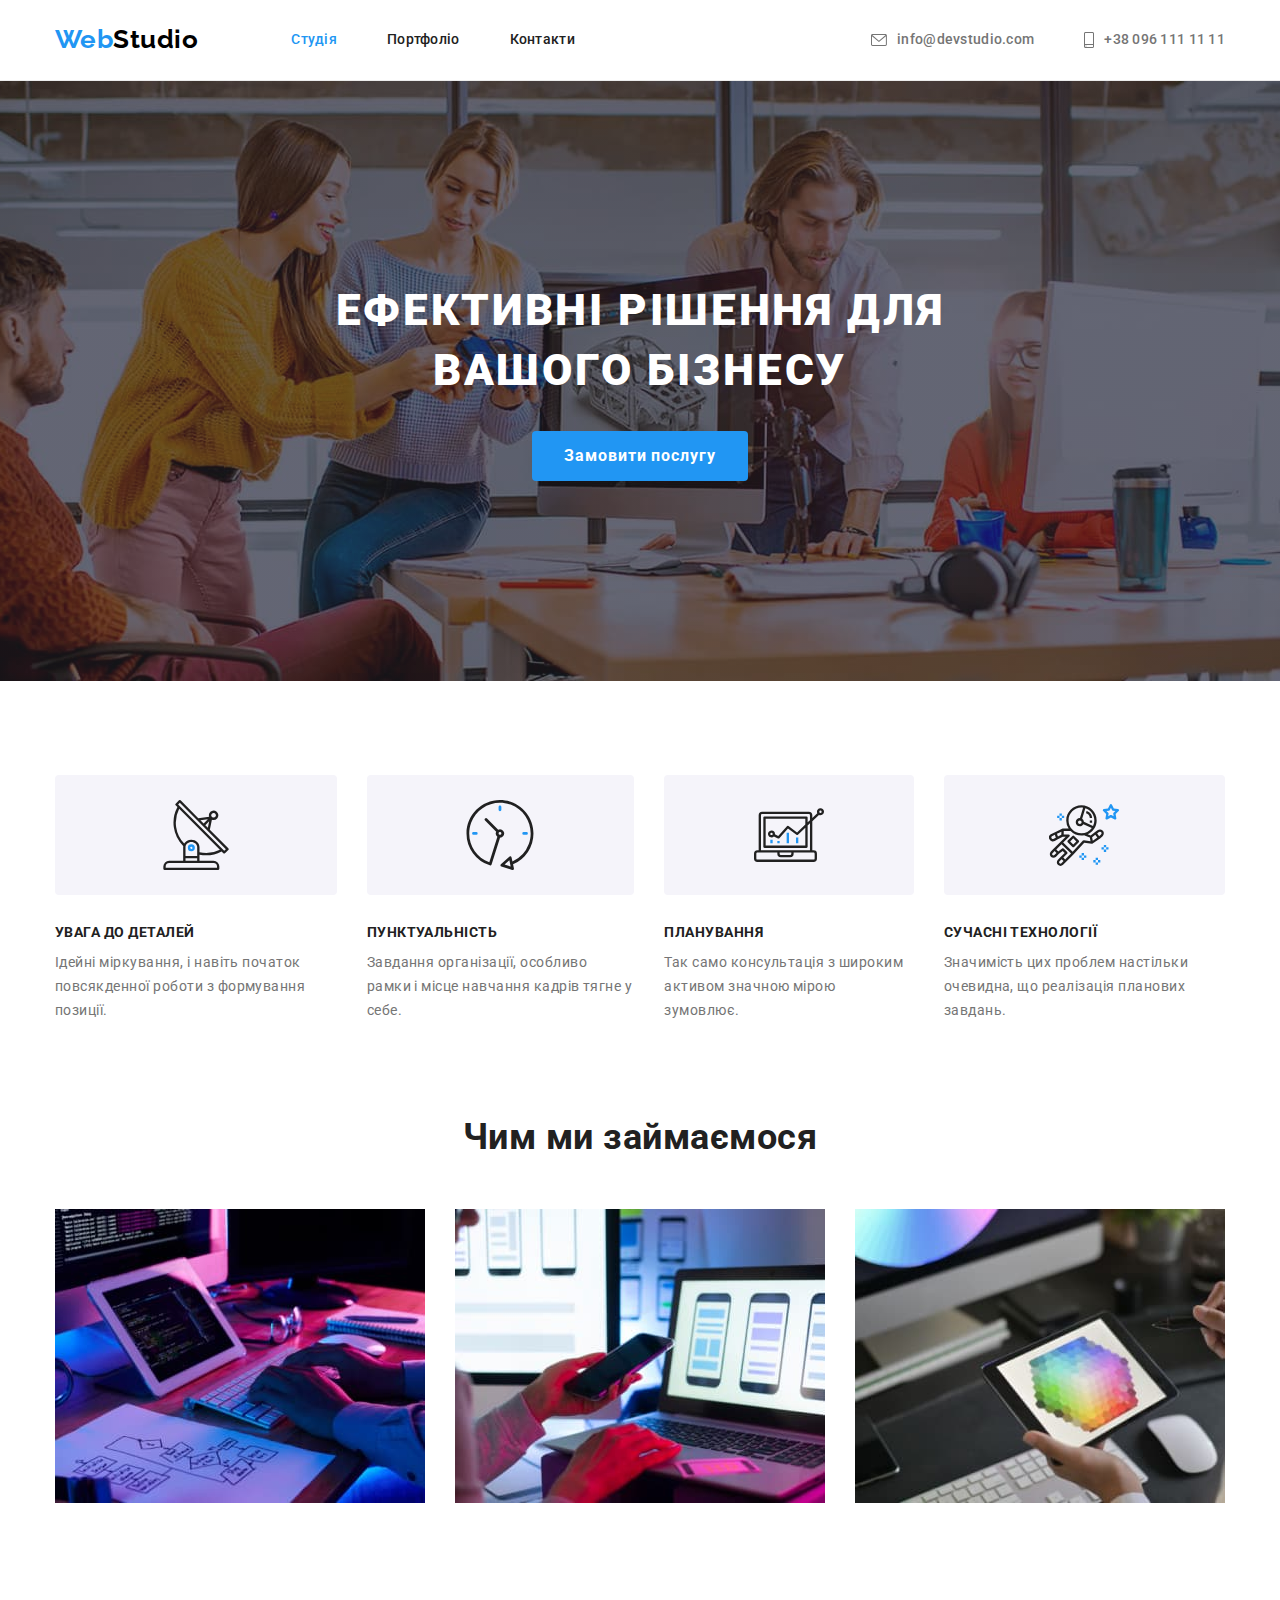
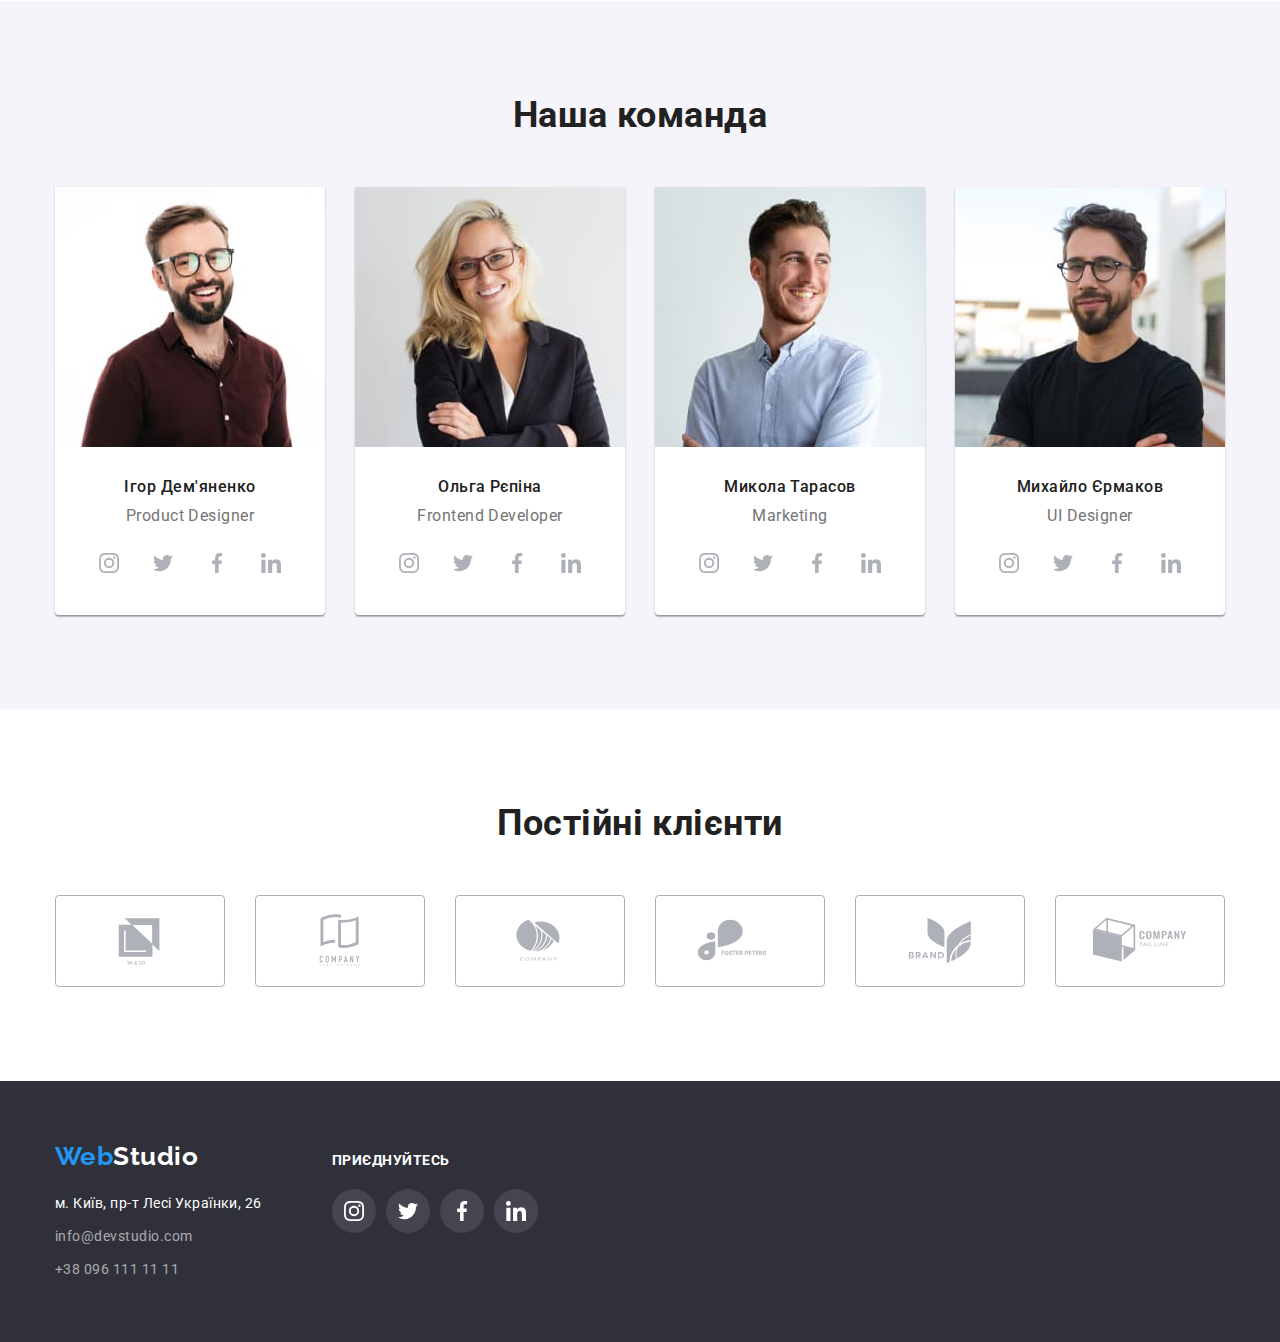
==== index.html @ e2166b9a "внесено зміни" ====
<!DOCTYPE html>
<html lang="uk">
  <head>
    <meta charset="UTF-8" />
    <meta http-equiv="X-UA-Compatible" content="IE=edge" />
    <meta name="viewport" content="width=device-width, initial-scale=1.0" />
    <title>WebStudio</title>
    <link rel="preconnect" href="https://fonts.googleapis.com" />
    <link rel="preconnect" href="https://fonts.gstatic.com" crossorigin />
    <link
      href="https://fonts.googleapis.com/css2?family=Raleway:wght@700&family=Roboto:wght@400;500;700;900&display=swap"
      rel="stylesheet"
    />
    <link
      rel="stylesheet"
      href="https://cdnjs.cloudflare.com/ajax/libs/modern-normalize/1.1.0/modern-normalize.min.css"
    />
    <link rel="stylesheet" href="./css/styles.css" />
  </head>
  <body>
    <header class="page-header">
      <div class="header-container container">
        <nav class="header-nav">
          <a href="./index.html" class="logo link logo-nav"
            ><span class="logo-web">Web</span>Studio</a
          >
          <ul class="list site-nav">
            <li class="nav-item">
              <a href="./index.html" class="nav-link link link-current"
                >Студія</a
              >
            </li>
            <li class="nav-item">
              <a href="./portfolio.html" class="nav-link link">Портфоліо</a>
            </li>
            <li class="nav-item">
              <a href="" class="nav-link link">Контакти</a>
            </li>
          </ul>
        </nav>
        <ul class="list nav-list">
          <li>
            <a href="mailto:info@devstudio.com" class="auth-link link mail-link"
              ><svg class="auth-icon" width="16" height="12">
                <use href="./imeg/icons.svg#icon-mail"></use></svg
              >info@devstudio.com</a
            >
          </li>
          <li>
            <a href="tel:+380961111111" class="auth-link link phone-link"
              ><svg class="auth-icon" width="10" height="16">
                <use href="./imeg/icons.svg#icon-smartphone"></use></svg
              >+38 096 111 11 11
            </a>
          </li>
        </ul>
      </div>
    </header>
    <main>
      <section class="hero section">
        <div class="container overlay">
          <h1 class="hero-title">Ефективні рішення для вашого бізнесу</h1>
          <button type="button" class="hero-button">Замовити послугу</button>
        </div>
      </section>
      <section class="preference section">
        <div class="container">
          <h2 class="visually-hidden">Наші переваги</h2>
          <ul class="preference-list list">
            <li class="item-li anten">
              <div class="preference-icon">
                <svg width="70" height="70">
                  <use href="./imeg/icons.svg#icon-antenna"></use>
                </svg>
              </div>
              <h3 class="preference-subtitle">УВАГА ДО ДЕТАЛЕЙ</h3>
              <p class="preference-text">
                Ідейні міркування, і навіть початок повсякденної роботи з
                формування позиції.
              </p>
            </li>
            <li class="item-li clock">
              <div class="preference-icon">
                <svg width="70" height="70">
                  <use href="./imeg/icons.svg#icon-clock"></use>
                </svg>
              </div>
              <h3 class="preference-subtitle">ПУНКТУАЛЬНІСТЬ</h3>
              <p class="preference-text">
                Завдання організації, особливо рамки і місце навчання кадрів
                тягне у себе.
              </p>
            </li>
            <li class="item-li diagram">
              <div class="preference-icon">
                <svg width="70" height="70">
                  <use href="./imeg/icons.svg#icon-diagram"></use>
                </svg>
              </div>
              <h3 class="preference-subtitle">ПЛАНУВАННЯ</h3>
              <p class="preference-text">
                Так само консультація з широким активом значною мірою зумовлює.
              </p>
            </li>
            <li class="item-li astron">
              <div class="preference-icon">
                <svg width="70" height="70">
                  <use href="./imeg/icons.svg#icon-astronaut"></use>
                </svg>
              </div>
              <h3 class="preference-subtitle">СУЧАСНІ ТЕХНОЛОГІЇ</h3>
              <p class="preference-text">
                Значимість цих проблем настільки очевидна, що реалізація
                планових завдань.
              </p>
            </li>
          </ul>
        </div>
      </section>
      <section class="activity section">
        <div class="container">
          <h2 class="section-title">Чим ми займаємося</h2>
          <ul class="activity-list list">
            <li>
              <img
                src="./imeg/img1.jpg"
                alt="верстаємо сайти"
                width="370"
                height="294"
              />
            </li>
            <li>
              <img
                src="./imeg/img2.jpg"
                alt="розробляємо мобільні застосунки"
                width="370"
                height="294"
              />
            </li>
            <li>
              <img
                src="./imeg/img3.jpg"
                alt="займаємося дизайном"
                width="370"
                height="294"
              />
            </li>
          </ul>
        </div>
      </section>
      <section class="team section">
        <div class="container">
          <h2 class="section-title">Наша команда</h2>
          <ul class="team-list list">
            <li class="team-card">
              <img
                src="./imeg/imeg_men1.jpg"
                alt="один з членів команди"
                width="270"
                height="260"
                class="imeg"
              />
              <div class="team-p">
                <h3 class="team-subtitle">Ігор Дем'яненко</h3>
                <p class="team-text">Product Designer</p>
                <ul class="team-people list">
                  <li class="team-web">
                    <a href="" class="team-link"
                      ><svg class="team-icon-link" width="20" height="20">
                        <use href="./imeg/icons.svg#icon-instagram"></use></svg
                    ></a>
                  </li>
                  <li class="team-web">
                    <a href="" class="team-link"
                      ><svg class="team-icon-link" width="20" height="20">
                        <use href="./imeg/icons.svg#icon-twitter"></use></svg
                    ></a>
                  </li>
                  <li class="team-web">
                    <a href="" class="team-link"
                      ><svg class="team-icon-link" width="20" height="20">
                        <use href="./imeg/icons.svg#icon-facebook"></use></svg
                    ></a>
                  </li>
                  <li class="team-web">
                    <a href="" class="team-link"
                      ><svg class="team-icon-link" width="20" height="20">
                        <use href="./imeg/icons.svg#icon-linkedin"></use></svg
                    ></a>
                  </li>
                </ul>
              </div>
            </li>
            <li class="team-card">
              <img
                src="./imeg/imeg_women.jpg"
                alt="один з членів команди"
                width="270"
                height="260"
                class="imeg"
              />
              <div class="team-p">
                <h3 class="team-subtitle">Ольга Рєпіна</h3>
                <p class="team-text">Frontend Developer</p>
                <ul class="team-people list">
                  <li class="team-web">
                    <a href="" class="team-link"
                      ><svg class="team-icon-link" width="20" height="20">
                        <use href="./imeg/icons.svg#icon-instagram"></use></svg
                    ></a>
                  </li>
                  <li class="team-web">
                    <a href="" class="team-link"
                      ><svg class="team-icon-link" width="20" height="20">
                        <use href="./imeg/icons.svg#icon-twitter"></use></svg
                    ></a>
                  </li>
                  <li class="team-web">
                    <a href="" class="team-link"
                      ><svg class="team-icon-link" width="20" height="20">
                        <use href="./imeg/icons.svg#icon-facebook"></use></svg
                    ></a>
                  </li>
                  <li class="team-web">
                    <a href="" class="team-link"
                      ><svg class="team-icon-link" width="20" height="20">
                        <use href="./imeg/icons.svg#icon-linkedin"></use></svg
                    ></a>
                  </li>
                </ul>
              </div>
            </li>
            <li class="team-card">
              <img
                src="./imeg/imeg_men2.jpg"
                alt="один з членів команди"
                width="270"
                height="260"
                class="imeg"
              />
              <div class="team-p">
                <h3 class="team-subtitle">Микола Тарасов</h3>
                <p class="team-text">Marketing</p>
                <ul class="team-people list">
                  <li class="team-web">
                    <a href="" class="team-link"
                      ><svg class="team-icon-link" width="20" height="20">
                        <use href="./imeg/icons.svg#icon-instagram"></use></svg
                    ></a>
                  </li>
                  <li class="team-web">
                    <a href="" class="team-link"
                      ><svg class="team-icon-link" width="20" height="20">
                        <use href="./imeg/icons.svg#icon-twitter"></use></svg
                    ></a>
                  </li>
                  <li class="team-web">
                    <a href="" class="team-link"
                      ><svg class="team-icon-link" width="20" height="20">
                        <use href="./imeg/icons.svg#icon-facebook"></use></svg
                    ></a>
                  </li>
                  <li class="team-web">
                    <a href="" class="team-link"
                      ><svg class="team-icon-link" width="20" height="20">
                        <use href="./imeg/icons.svg#icon-linkedin"></use></svg
                    ></a>
                  </li>
                </ul>
              </div>
            </li>
            <li class="team-card">
              <img
                src="./imeg/imeg_men3.jpg"
                alt="один з членів команди"
                width="270"
                height="260"
                class="imeg"
              />
              <div class="team-p">
                <h3 class="team-subtitle">Михайло Єрмаков</h3>
                <p class="team-text">UI Designer</p>
                <ul class="team-people list">
                  <li class="team-web">
                    <a href="" class="team-link"
                      ><svg class="team-icon-link" width="20" height="20">
                        <use href="./imeg/icons.svg#icon-instagram"></use></svg
                    ></a>
                  </li>
                  <li class="team-web">
                    <a href="" class="team-link"
                      ><svg class="team-icon-link" width="20" height="20">
                        <use href="./imeg/icons.svg#icon-twitter"></use></svg
                    ></a>
                  </li>
                  <li class="team-web">
                    <a href="" class="team-link"
                      ><svg class="team-icon-link" width="20" height="20">
                        <use href="./imeg/icons.svg#icon-facebook"></use></svg
                    ></a>
                  </li>
                  <li class="team-web">
                    <a href="" class="team-link"
                      ><svg class="team-icon-link" width="20" height="20">
                        <use href="./imeg/icons.svg#icon-linkedin"></use></svg
                    ></a>
                  </li>
                </ul>
              </div>
            </li>
          </ul>
        </div>
      </section>
      <section class="clients section">
        <div class="container">
          <h2 class="section-title">Постійні клієнти</h2>
          <ul class="clients-list list">
            <li class="clients-item">
              <a class="clients-link" href=""
                ><svg class="clients-icon" width="106" height="60">
                  <use href="./imeg/icons.svg#icon-Logo1"></use></svg
              ></a>
            </li>
            <li class="clients-item">
              <a class="clients-link" href=""
                ><svg class="clients-icon" width="106" height="60">
                  <use href="./imeg/icons.svg#icon-Logo2"></use></svg
              ></a>
            </li>
            <li class="clients-item">
              <a class="clients-link" href=""
                ><svg class="clients-icon" width="106" height="60">
                  <use href="./imeg/icons.svg#icon-Logo3"></use></svg
              ></a>
            </li>
            <li class="clients-item">
              <a class="clients-link" href=""
                ><svg class="clients-icon" width="106" height="60">
                  <use href="./imeg/icons.svg#icon-Logo4"></use></svg
              ></a>
            </li>
            <li class="clients-item">
              <a class="clients-link" href=""
                ><svg class="clients-icon" width="106" height="60">
                  <use href="./imeg/icons.svg#icon-Logo5"></use></svg
              ></a>
            </li>
            <li class="clients-item">
              <a class="clients-link" href=""
                ><svg class="clients-icon" width="106" height="60">
                  <use href="./imeg/icons.svg#icon-Logo6"></use></svg
              ></a>
            </li>
          </ul>
        </div>
      </section>
    </main>
    <footer class="cellar">
      <div class="container web-down">
        <div>
          <a href="./index.html" class="logo link logo-cellar"
            ><span class="logo-web">Web</span>Studio</a
          >
          <address>
            <ul class="list">
              <li class="adress-list">
                <a
                  href="https://goo.gl/maps/CPtrU1FHBa2aNyZL9"
                  target="_blank"
                  rel="noopener noreferrer nofollow"
                  class="adress link"
                  >м. Київ, пр-т Лесі Українки, 26</a
                >
              </li>
              <li class="adress-list">
                <a href="mailto:info@devstudio.com" class="adress-link link"
                  >info@devstudio.com</a
                >
              </li>
              <li class="adress-list">
                <a href="tel:+380961111111" class="adress-link link"
                  >+38 096 111 11 11</a
                >
              </li>
            </ul>
          </address>
        </div>
        <div class="cellar-foot">
          <p class="cellar-title">приєднуйтесь</p>
          <ul class="team-people list foot">
            <li class="team-web foot">
              <a href="" class="team-link foot"
                ><svg class="team-icon-link foot" width="20" height="20">
                  <use href="./imeg/icons.svg#icon-instagram"></use></svg
              ></a>
            </li>
            <li class="team-web foot">
              <a href="" class="team-link foot"
                ><svg class="team-icon-link foot" width="20" height="20">
                  <use href="./imeg/icons.svg#icon-twitter"></use></svg
              ></a>
            </li>
            <li class="team-web foot">
              <a href="" class="team-link foot"
                ><svg class="team-icon-link foot" width="20" height="20">
                  <use href="./imeg/icons.svg#icon-facebook"></use></svg
              ></a>
            </li>
            <li class="team-web foot">
              <a href="" class="team-link foot"
                ><svg class="team-icon-link foot" width="20" height="20">
                  <use href="./imeg/icons.svg#icon-linkedin"></use></svg
              ></a>
            </li>
          </ul>
        </div>
      </div>
    </footer>
  </body>
</html>
---- css/styles.css ----
:root {
    --primaty-text-color:  #212121;
    --second-text-color: #757575;
    --accent-text-color: #2196F3;
    --logo-color: #000000;
    --white-text-color: #FFFFFF;
    --footer-background-color: #2F303A;
    --footer-link-color: rgba(255, 255, 255, 0.6);
    --primary-background-color:#FFFFFF;
    --second-background-color: #F5F4FA;
    --button-primary-background-color: #2196f3;
    --button-secondary-background-color: #f5f4fa;
    --secondary-background-color-hero-butto:#188CE8;
  --card-shadow: 0px 1px 3px rgba(0, 0, 0, 0.12), 0px 1px 1px rgba(0, 0, 0, 0.14), 0px 2px 1px rgba(0, 0, 0, 0.2);
  --element-portfolio: 0px 1px 1px rgba(0, 0, 0, 0.12), 0px 4px 4px rgba(0, 0, 0, 0.06), 1px 4px 6px rgba(0, 0, 0, 0.16);
--color-link-web:#AFB1B8;
}
  body{
    background-color: var(--primary-background-color);
    color: var(--primaty-text-color);
    font-family: 'Roboto', sans-serif;
    letter-spacing: 0.03em;}


    

    .container{ width: 1200px;
    padding-left: 15px;
    padding-right: 15px;
    
    margin: 0 auto;
/*     
    outline: 2px solid tomato; */
  }

  .section{
    padding-top: 94px;
    padding-bottom: 94px;
  }
    h1,
    h2,
    h3,
    h4,
    h5,
    h6,
    p,
    ul {margin: 0;
    padding: 0;}

   

  .link{ text-decoration: none; }
  .list{list-style: none;}

  .logo{display: block;
    font-family: 'Raleway';
    font-weight: 700;
    font-size: 26px;
    line-height: 1.2;
    color: #000000;
  }

  .logo-nav{padding-top: 24px;
    padding-bottom: 25px;}

    /* navigation */
.nav-link {
  display: block; font-weight: 500;
    font-size: 14px;
    line-height: 1.14;
    letter-spacing: 0.02em;
    color: var(--primaty-text-color);
  padding-top: 32px;
padding-bottom: 32px;}

    .header-nav{display: flex;
    gap: 93px;}

    .page-header{border-bottom: 1px solid #ECECEC;}

    .header-container{display: flex;
    justify-content: space-between;
    align-items: center;
    padding: 0 15px;
    
  }
    .site-nav{display: flex;
    gap: 50px;
  align-items: center;}

  .nav-list{display: flex;
  gap: 50px;}
.auth-link {display: block;
  font-weight: 500;
font-size: 14px;
line-height: 1.14;
letter-spacing: 0.02em;
color: var(--second-text-color);
fill: var(--second-text-color);
padding: 32px 0;
}

.nav-link:hover,
.nav-link:focus {color: var(--button-primary-background-color);}

.link-current{color: var(--accent-text-color);}

.auth-link:hover,
.auth-link:focus {color: var(--button-primary-background-color);
fill: var(--accent-text-color);}

  .logo-web{
    color: var(--accent-text-color);} 
    .logo-cellar{color: var(--primary-background-color);}


    .auth-icon{margin-right: 10px;
  }


    .auth-link{display: flex;
    align-items: center;}
  
/* hero */
    

  .hero{
    padding: 200px 0;
    background-color: var(--footer-background-color);
    max-width: 1600px;
    margin: 0 auto;
    max-width: 1600px;
    height: 600px;
    background-position: center;
    background-size: cover;
    background-repeat: no-repeat;
    /* outline: 1px solid tomato; */

    background-image:linear-gradient( to right,
     rgba(47, 48, 58, 0.4), rgba(47, 48, 58, 0.4)),
      url(../imeg/hero-sq.jpg);
  }
  



  .hero-title{font-family: 'Roboto';
    font-weight: 900;
    width: 696px;
    margin-left: auto;
    margin-right: auto;
    font-size: 44px;
    line-height: 1.36;
    letter-spacing: 0.06em;
    text-transform: uppercase;
    text-align: center;
    margin-bottom: 30px;
    color: var(--white-text-color) 
  }
    
    
/* button  hero and portfolio */

.hero-button:hover,
.hero-button:focus{ background-color: var(--secondary-background-color-hero-butto); }


.hero-button{font-family: inherit;
    font-weight: 700;
    font-size: 16px;
    line-height: 1.88;
    cursor: pointer;
    padding: 10px 32px;
    margin-left: auto;
    margin-right: auto;
    display: block;
    border-radius: 4px;
    border: 0px solid transparent;
    letter-spacing: 0.06em;
    background-color: var(--button-primary-background-color);
    color: var(--white-text-color)}

  .button-portfolio {font-family: inherit;
    font-style: normal;
    font-weight: 500;
    font-size: 16px;
    line-height: 1.63;
    letter-spacing: 0.03em;
    cursor: pointer;
    border: 0px solid transparent;
    padding: 6px 22px;
    border-radius: 4px;
color: var(--primaty-text-color);
background-color: var(--button-secondary-background-color)}

.button-portfolio:hover,
.button-portfolio:focus{color: var(--primary-background-color);
    background-color: var(--button-primary-background-color);
    box-shadow: 0px 3px 1px rgba(0, 0, 0, 0.1), 0px 1px 2px rgba(0, 0, 0, 0.08), 0px 2px 2px rgba(0, 0, 0, 0.12);
}
/* visually-hidden */

.visually-hidden {
  position: absolute;
  white-space: nowrap;
  width: 1px;
  height: 1px;
  overflow: hidden;
  border: 0;
  padding: 0;
  clip: rect(0 0 0 0);
  clip-path: inset(50%);
  margin: -1px;
}


.preference{padding-bottom: 0;}

.preference-list{display: flex;
gap: 30px;

}




    /* preference */
.preference-icon{display: flex;
  justify-content: center;
  align-items: center;
  margin-bottom: 30px;
  border-radius: 4px;
  /* width: 270px; */
  height: 120px;
  background-color: var(--second-background-color);
}


  .preference-subtitle{
    font-weight: 700;
    font-size: 14px;
    line-height: 1.14;
    margin-bottom: 10px;
    }

    .preference-text{
font-size: 14px;
line-height: 1.71;
color: var(--second-text-color);
    }

    /* activity */

.activity-list{display: flex;
gap: 30px;}

    .section-title{
        font-weight: 700;
font-size: 36px;
line-height: 1.16;
text-align: center;
margin-bottom: 50px;

    }

    /* team */
    .team{background-color:var(--second-background-color)}
.team-card{
  width: calc(100%/4 - 30px/4*3);
   border-radius: 0px 0px 4px 4px;
  background-color: var(--primary-background-color);
  box-shadow: var(--card-shadow);}

  .imeg{display: block;
    max-width: 100%;
    height: auto;}

.team-list{display: flex;
gap: 30px;}

   .team-subtitle {
    font-weight: 500;
font-size: 16px;
line-height: 1.19;
text-align: center;
}

.team-text{
    font-size: 16px;
    line-height: 1.19;
    text-align: center;
  margin-top: 10px;
  margin-bottom: 16px;
color: var(--second-text-color);}

  .team-p{
    padding: 30px;
  }
.team-link{
  display: flex;
  width: 44px;
  height: 44px;
  border-radius: 50%;
  justify-content: center;
  align-items: center;
  /* color: tomato; */
fill: var(--color-link-web);
}

.team-icon-link{
  /* fill: var(--color-link-web); */
}

.team-link:hover,
.team-link:focus{
  background-color: var(--button-primary-background-color);
}

.team-link:hover .team-icon-link,
.team-link:focus .team-icon-link{
fill: var(--primary-background-color);
}
.team-people{
  display: flex;
  justify-content: center;
  gap: 10px;
}


.clients-list{
  display: flex;
  gap: 30px;
  justify-content: center;
}

.clients-link{display: flex;
width: 100%;
height: 100%;
justify-content: center;
align-items: center;
border-radius: 4px;
border: 1px solid var(--color-link-web);}

.clients-icon{
  fill: var(--color-link-web);
}

.clients-item{
  width: calc(100%/6 - 30px/6*5);
  height: 92px;
  
}

.clients-link:hover,
.clients-link:focus {
  border-color: var(--button-primary-background-color);
}

.clients-link:hover .clients-icon,
.clients-link:focus .clients-icon{
  fill: var(--accent-text-color);
}


/* footer */

.logo-cellar{
  width: fit-content;
  margin-bottom: 20px;}


.cellar{
  background-color: var(--footer-background-color);
  padding:  60px 15px;
}

  .cellar-title{
    font-weight: 700;
  font-size: 14px;
  line-height: 1.14;
  text-transform: uppercase;
  color: var(--primary-background-color);
  margin-bottom: 20px;
  }
  .team-icon-link.foot{
    fill: var(--primary-background-color);
  }

  .team-web.foot{
    background-color: rgba(255, 255, 255, 0.1);
    border-radius: 50%;
  }
  

.web-down{display: flex;
  gap: 70px;
  align-items: baseline;
  }


.adress{ font-style: normal;
  font-size: 14px;
  line-height: 1.71;
  margin-top: 20px;
  color: var(--white-text-color)}

.adress-link{font-style: normal;
    font-size: 14px;
    line-height: 1.71;
   
    color: var(--footer-link-color);}

  .adress-list{margin-bottom: 9px;}

  
.adress-list:nth-child(3) {
  margin-bottom: 0px;
}

.adress-link:hover,
.adress-link:focus{color: var(--accent-text-color);}

.adress:hover,
.adress:focus{color: var(--accent-text-color);}





/* portfolio */
/* portfolio */

.portfolio{width: 1200px;
  padding-left: 15px;
  padding-right: 15px;
  
  margin: 0 auto;}


.portfolio-subtitle{
    font-weight: 700;
    font-size: 18px;
    line-height: 2;
    letter-spacing: 0.06em;
    color: var(--primaty-text-color);
}
.portfolio-text{font-size: 16px;
    line-height: 1.88;
    margin-top: 4px;
    color: var(--second-text-color);
}

.portfolio-btn{display: flex;
  justify-content: center;
gap: 8px;}


.portfolio-list{display: flex;
flex-wrap: wrap;
gap: 30px;
margin-top: 50px;
padding-left: 0;
padding-right: 0;
}

.portfolio-link:hover,
.portfolio-link:focus{
  box-shadow: 0px 1px 1px rgba(0, 0, 0, 0.12), 0px 4px 4px rgba(0, 0, 0, 0.06), 1px 4px 6px rgba(0, 0, 0, 0.16);
}

.portfolio-link{
  display: block;
}



.portfolio-content{padding: 20px 24px;
/* border: 1px solid var(--second-background-color); */
border-bottom: 1px solid var(--second-background-color) ;
border-left: 1px solid var(--second-background-color) ;
border-right: 1px solid var(--second-background-color) ;
}
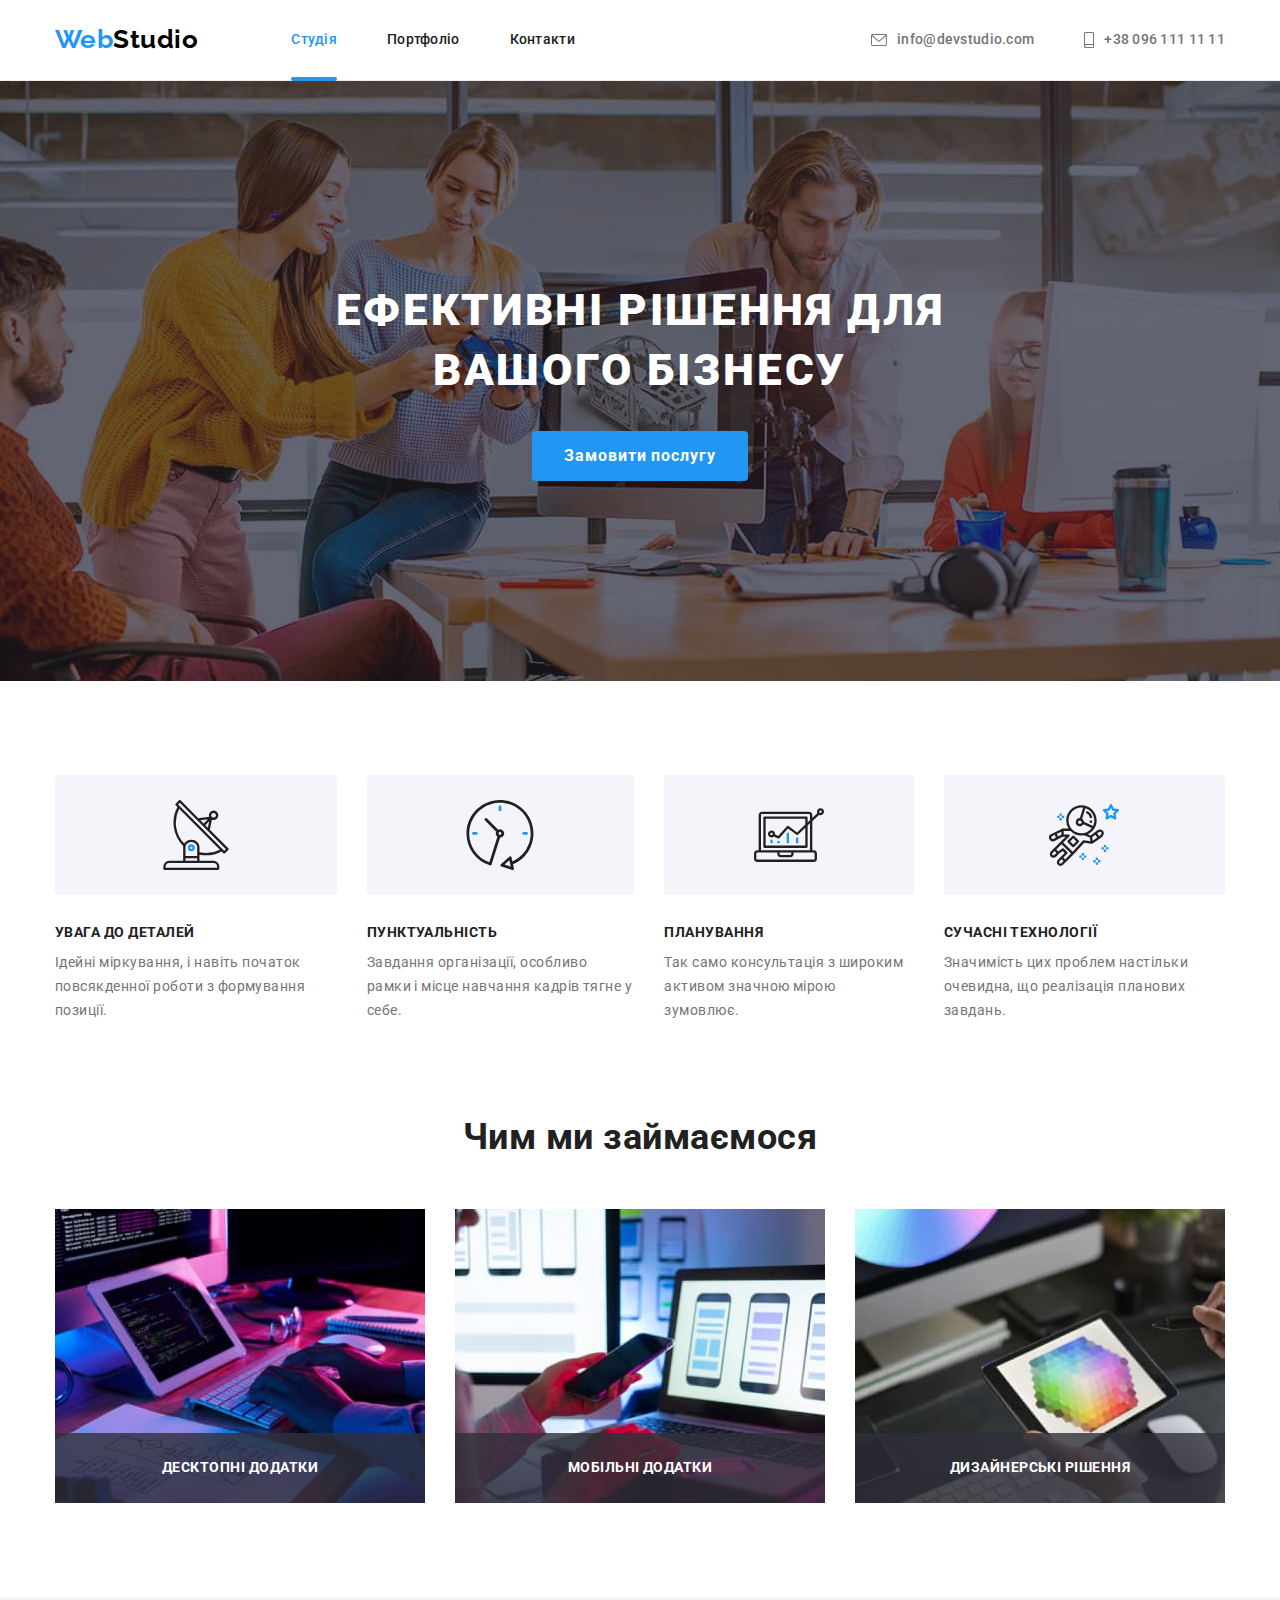
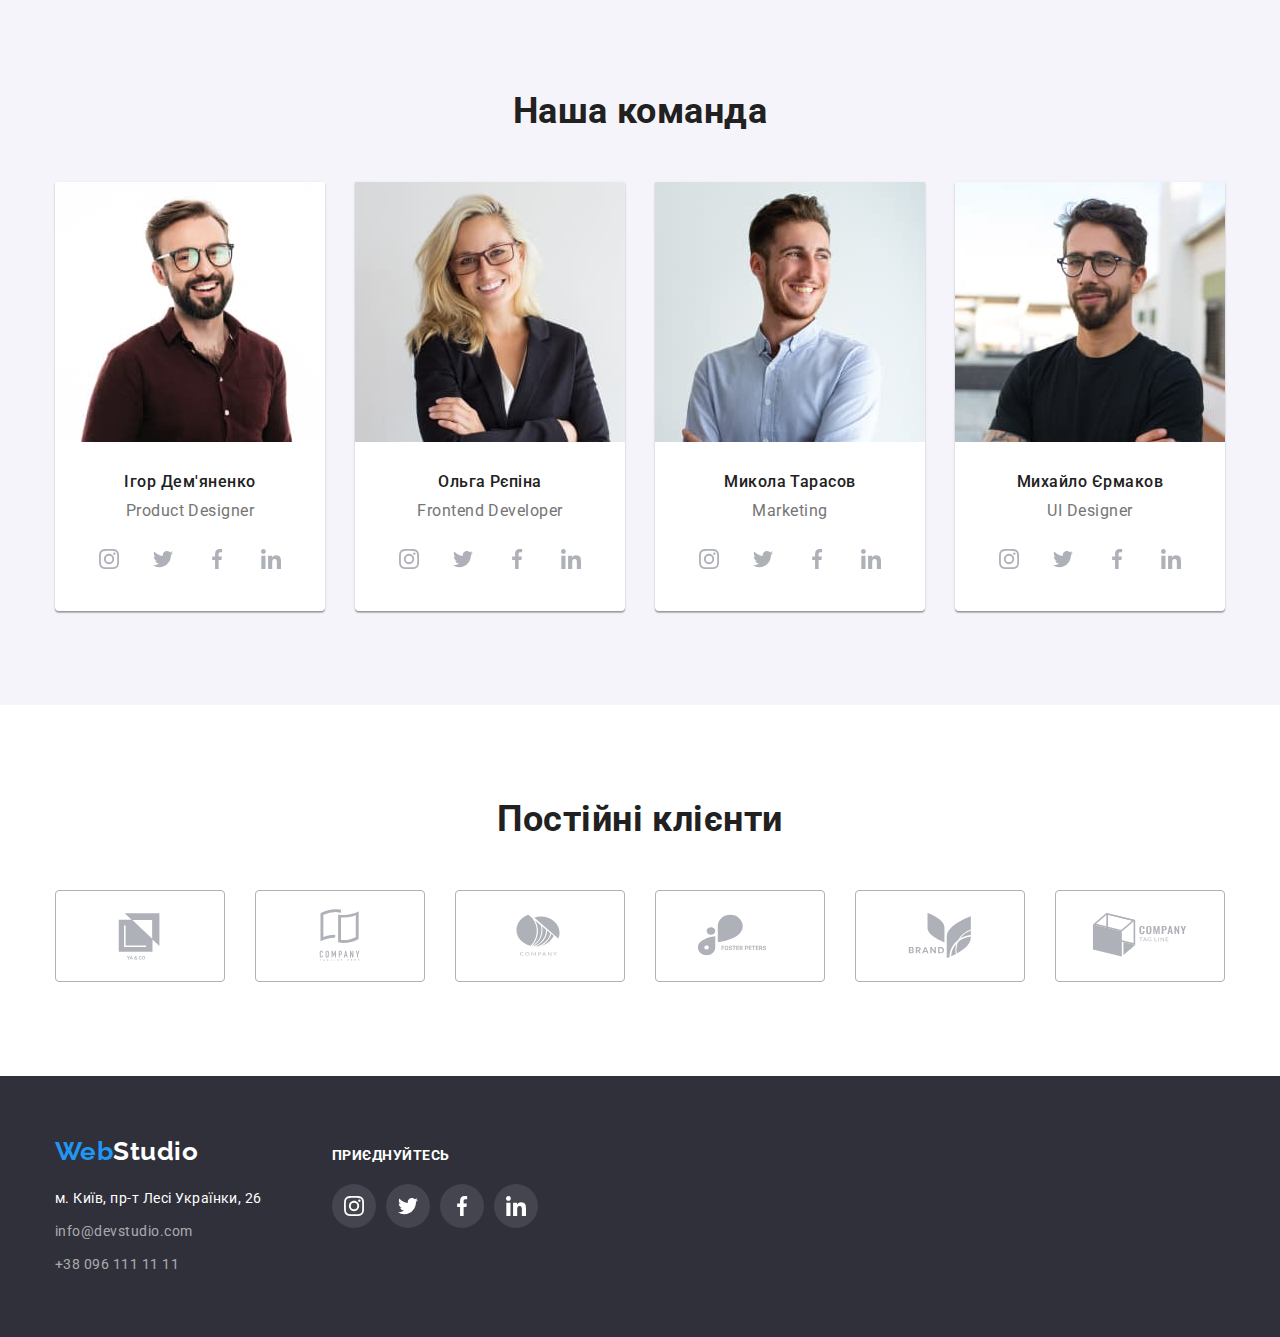
==== commit 23231f72: "внесено зміни" ====
--- a/index.html
+++ b/index.html
@@ -60,7 +60,9 @@
       <section class="hero section">
         <div class="container overlay">
           <h1 class="hero-title">Ефективні рішення для вашого бізнесу</h1>
-          <button type="button" class="hero-button">Замовити послугу</button>
+          <button type="button" class="hero-button" data-modal-open>
+            Замовити послугу
+          </button>
         </div>
       </section>
       <section class="preference section">
@@ -122,28 +124,40 @@
           <h2 class="section-title">Чим ми займаємося</h2>
           <ul class="activity-list list">
             <li>
-              <img
-                src="./imeg/img1.jpg"
-                alt="верстаємо сайти"
-                width="370"
-                height="294"
-              />
+              <div class="activity-thumb">
+                <img
+                  class="imeg"
+                  src="./imeg/img1.jpg"
+                  alt="верстаємо сайти"
+                  width="370"
+                  height="294"
+                />
+                <h3 class="activity-text">Десктопні додатки</h3>
+              </div>
             </li>
             <li>
-              <img
-                src="./imeg/img2.jpg"
-                alt="розробляємо мобільні застосунки"
-                width="370"
-                height="294"
-              />
+              <div class="activity-thumb">
+                <img
+                  class="imeg"
+                  src="./imeg/img2.jpg"
+                  alt="розробляємо мобільні застосунки"
+                  width="370"
+                  height="294"
+                />
+                <h3 class="activity-text">Мобільні додатки</h3>
+              </div>
             </li>
             <li>
-              <img
-                src="./imeg/img3.jpg"
-                alt="займаємося дизайном"
-                width="370"
-                height="294"
-              />
+              <div class="activity-thumb">
+                <img
+                  class="imeg"
+                  src="./imeg/img3.jpg"
+                  alt="займаємося дизайном"
+                  width="370"
+                  height="294"
+                />
+                <h3 class="activity-text">Дизайнерські рішення</h3>
+              </div>
             </li>
           </ul>
         </div>
@@ -416,5 +430,15 @@
         </div>
       </div>
     </footer>
+    <div class="backdrop is-hidden" data-modal>
+      <div class="modal btn">
+        <button type="button" class="modal-close-button" data-modal-close>
+          <svg class="modal-close-button" width="30" height="30">
+            <use href="./imeg/icons.svg#icon-close-button"></use>
+          </svg>
+        </button>
+      </div>
+    </div>
+    <script src="./js/modal.js"></script>
   </body>
 </html>
--- a/css/styles.css
+++ b/css/styles.css
@@ -14,12 +14,14 @@
   --card-shadow: 0px 1px 3px rgba(0, 0, 0, 0.12), 0px 1px 1px rgba(0, 0, 0, 0.14), 0px 2px 1px rgba(0, 0, 0, 0.2);
   --element-portfolio: 0px 1px 1px rgba(0, 0, 0, 0.12), 0px 4px 4px rgba(0, 0, 0, 0.06), 1px 4px 6px rgba(0, 0, 0, 0.16);
 --color-link-web:#AFB1B8;
+--cubic: cubic-bezier(0.4, 0, 0.2, 1)
 }
   body{
     background-color: var(--primary-background-color);
     color: var(--primaty-text-color);
     font-family: 'Roboto', sans-serif;
-    letter-spacing: 0.03em;}
+    letter-spacing: 0.03em;
+  }
 
 
     
@@ -71,7 +73,8 @@
     letter-spacing: 0.02em;
     color: var(--primaty-text-color);
   padding-top: 32px;
-padding-bottom: 32px;}
+padding-bottom: 32px;
+transition: color 250ms var(--cubic);}
 
     .header-nav{display: flex;
     gap: 93px;}
@@ -104,6 +107,20 @@
 .nav-link:focus {color: var(--button-primary-background-color);}
 
 .link-current{color: var(--accent-text-color);}
+.nav-item{
+  position: relative;
+}
+.link-current::after{
+  position: absolute;
+  display: inline-block;
+  content: '';
+  width: 100%;
+  height: 4px;
+left: 0;
+bottom: -1px;
+background-color:var(--accent-text-color);
+border-radius: 2px;
+}
 
 .auth-link:hover,
 .auth-link:focus {color: var(--button-primary-background-color);
@@ -115,11 +132,13 @@
 
 
     .auth-icon{margin-right: 10px;
+      transition: fill 250ms var(--cubic);
   }
 
 
     .auth-link{display: flex;
-    align-items: center;}
+    align-items: center;
+    transition: color 250ms var(--cubic);}
   
 /* hero */
     
@@ -159,7 +178,7 @@
   }
     
     
-/* button  hero and portfolio */
+/* button  hero  */
 
 .hero-button:hover,
 .hero-button:focus{ background-color: var(--secondary-background-color-hero-butto); }
@@ -177,27 +196,13 @@
     border-radius: 4px;
     border: 0px solid transparent;
     letter-spacing: 0.06em;
+    transition: background-color 250ms var(--cubic);
     background-color: var(--button-primary-background-color);
-    color: var(--white-text-color)}
-
-  .button-portfolio {font-family: inherit;
-    font-style: normal;
-    font-weight: 500;
-    font-size: 16px;
-    line-height: 1.63;
-    letter-spacing: 0.03em;
-    cursor: pointer;
-    border: 0px solid transparent;
-    padding: 6px 22px;
-    border-radius: 4px;
-color: var(--primaty-text-color);
-background-color: var(--button-secondary-background-color)}
-
-.button-portfolio:hover,
-.button-portfolio:focus{color: var(--primary-background-color);
-    background-color: var(--button-primary-background-color);
-    box-shadow: 0px 3px 1px rgba(0, 0, 0, 0.1), 0px 1px 2px rgba(0, 0, 0, 0.08), 0px 2px 2px rgba(0, 0, 0, 0.12);
-}
+    color: var(--white-text-color)
+    
+  }
+
+
 /* visually-hidden */
 
 .visually-hidden {
@@ -260,7 +265,30 @@
 line-height: 1.16;
 text-align: center;
 margin-bottom: 50px;
-
+    }
+
+    .activity-thumb{
+      position: relative;
+      
+    }
+
+
+    .activity-text{
+      position: absolute;
+      /* font-style: normal; */
+      display: flex;
+      justify-content: center;
+      align-items: center;
+      width: 100%;
+      height: 70px;
+      bottom: 0;
+font-weight: 700;
+font-size: 14px;
+line-height: 1.14;
+/* text-align: center; */
+text-transform: uppercase;
+background-color: rgba(47, 48, 58, 0.8);
+color: var(--primary-background-color);
     }
 
     /* team */
@@ -305,10 +333,11 @@
   align-items: center;
   /* color: tomato; */
 fill: var(--color-link-web);
+transition: background-color 250ms var(--cubic);
 }
 
 .team-icon-link{
-  /* fill: var(--color-link-web); */
+transition: fill 250ms var(--cubic);
 }
 
 .team-link:hover,
@@ -339,10 +368,12 @@
 justify-content: center;
 align-items: center;
 border-radius: 4px;
-border: 1px solid var(--color-link-web);}
+border: 1px solid var(--color-link-web);
+transition: border-color 250ms var(--cubic); }
 
 .clients-icon{
   fill: var(--color-link-web);
+  transition: fill 250ms var(--cubic);
 }
 
 .clients-item{
@@ -402,12 +433,13 @@
   font-size: 14px;
   line-height: 1.71;
   margin-top: 20px;
+  transition: color 250ms var(--cubic);
   color: var(--white-text-color)}
 
 .adress-link{font-style: normal;
     font-size: 14px;
     line-height: 1.71;
-   
+    transition: color 250ms var(--cubic);
     color: var(--footer-link-color);}
 
   .adress-list{margin-bottom: 9px;}
@@ -470,9 +502,66 @@
 
 .portfolio-link{
   display: block;
-}
-
-
+
+}
+
+.portfolio-description{
+  position: relative;
+  overflow: hidden;
+
+}
+
+.button-portfolio {font-family: inherit;
+  font-style: normal;
+  font-weight: 500;
+  font-size: 16px;
+  line-height: 1.63;
+  transition: background-color 250ms var(--cubic),
+  color 250ms cubic-bezier(0.4, 0, 0.2, 1);
+  letter-spacing: 0.03em;
+  cursor: pointer;
+  border: 0px solid transparent;
+  padding: 6px 22px;
+  border-radius: 4px;
+color: var(--primaty-text-color);
+background-color: var(--button-secondary-background-color)
+
+}                                                                                                    
+
+.button-portfolio:hover,
+.button-portfolio:focus{color: var(--primary-background-color);
+  background-color: var(--button-primary-background-color);
+  box-shadow: 0px 3px 1px rgba(0, 0, 0, 0.1), 0px 1px 2px rgba(0, 0, 0, 0.08), 0px 2px 2px rgba(0, 0, 0, 0.12);
+}
+.card-text{
+  position: absolute;
+  left: 0;
+  top: 0;
+  width: 100%;
+  height: 100%;
+  padding: 63px 24px;
+  font-size: 18px;
+line-height: 1.56;
+color: var(--primary-background-color);
+  background-color: rgba(33, 150, 243, 0.9);
+  transform: translateY(100%);
+  transition: transform 250ms var(--cubic);
+  /* transition-timing-function: cubic-bezier(0.4, 0, 0.2, 1); */
+  /* transition: background-color 250ms cubic-bezier(0.4, 0, 0.2, 1); */
+}
+
+/* .portfolio-link:hover .card-text{
+  transform: translateY(0);
+} */
+
+.portfolio-link:hover .card-text,
+.portfolio-link:focus .card-text{
+  transform: translateY(0);
+}
+
+/* .portfolio-description:hover .card-text{
+  transform: translateY(0);
+} */
 
 .portfolio-content{padding: 20px 24px;
 /* border: 1px solid var(--second-background-color); */
@@ -481,5 +570,45 @@
 border-right: 1px solid var(--second-background-color) ;
 }
 
-
-
+.backdrop{
+  position:fixed;
+  top: 0;
+  left: 0;
+  width: 100%;
+  height: 100%;
+  /* z-index: 1; */
+  background-color: rgba(0, 0, 0, 0.2);
+  box-shadow: 0px 1px 3px rgba(0, 0, 0, 0.12), 0px 1px 1px rgba(0, 0, 0, 0.14), 0px 2px 1px rgba(0, 0, 0, 0.2);
+border-radius: 4px;
+}
+.modal{
+  position: absolute;
+  top: 50%;
+  left: 50%;
+  transform: translate(-50%, -50%);
+  width:581px;
+  height:528px;
+  background-color:var(--primary-background-color);
+  /* margin-right: 0;
+  margin-left: 0; */
+}
+
+.is-hidden{
+  opacity: 0;
+  pointer-events: none;
+}
+.modal .btn{
+  position: fixed;
+}
+.modal-close-button{
+  position: absolute;
+
+  top: 8px;
+  right: 8px;
+  cursor: pointer;
+
+  border-radius: 50%;
+  background-color: var(--primary-background-color);
+  color: var(--logo-color);
+  border: 1px solid rgba(0, 0, 0, 0.1);
+}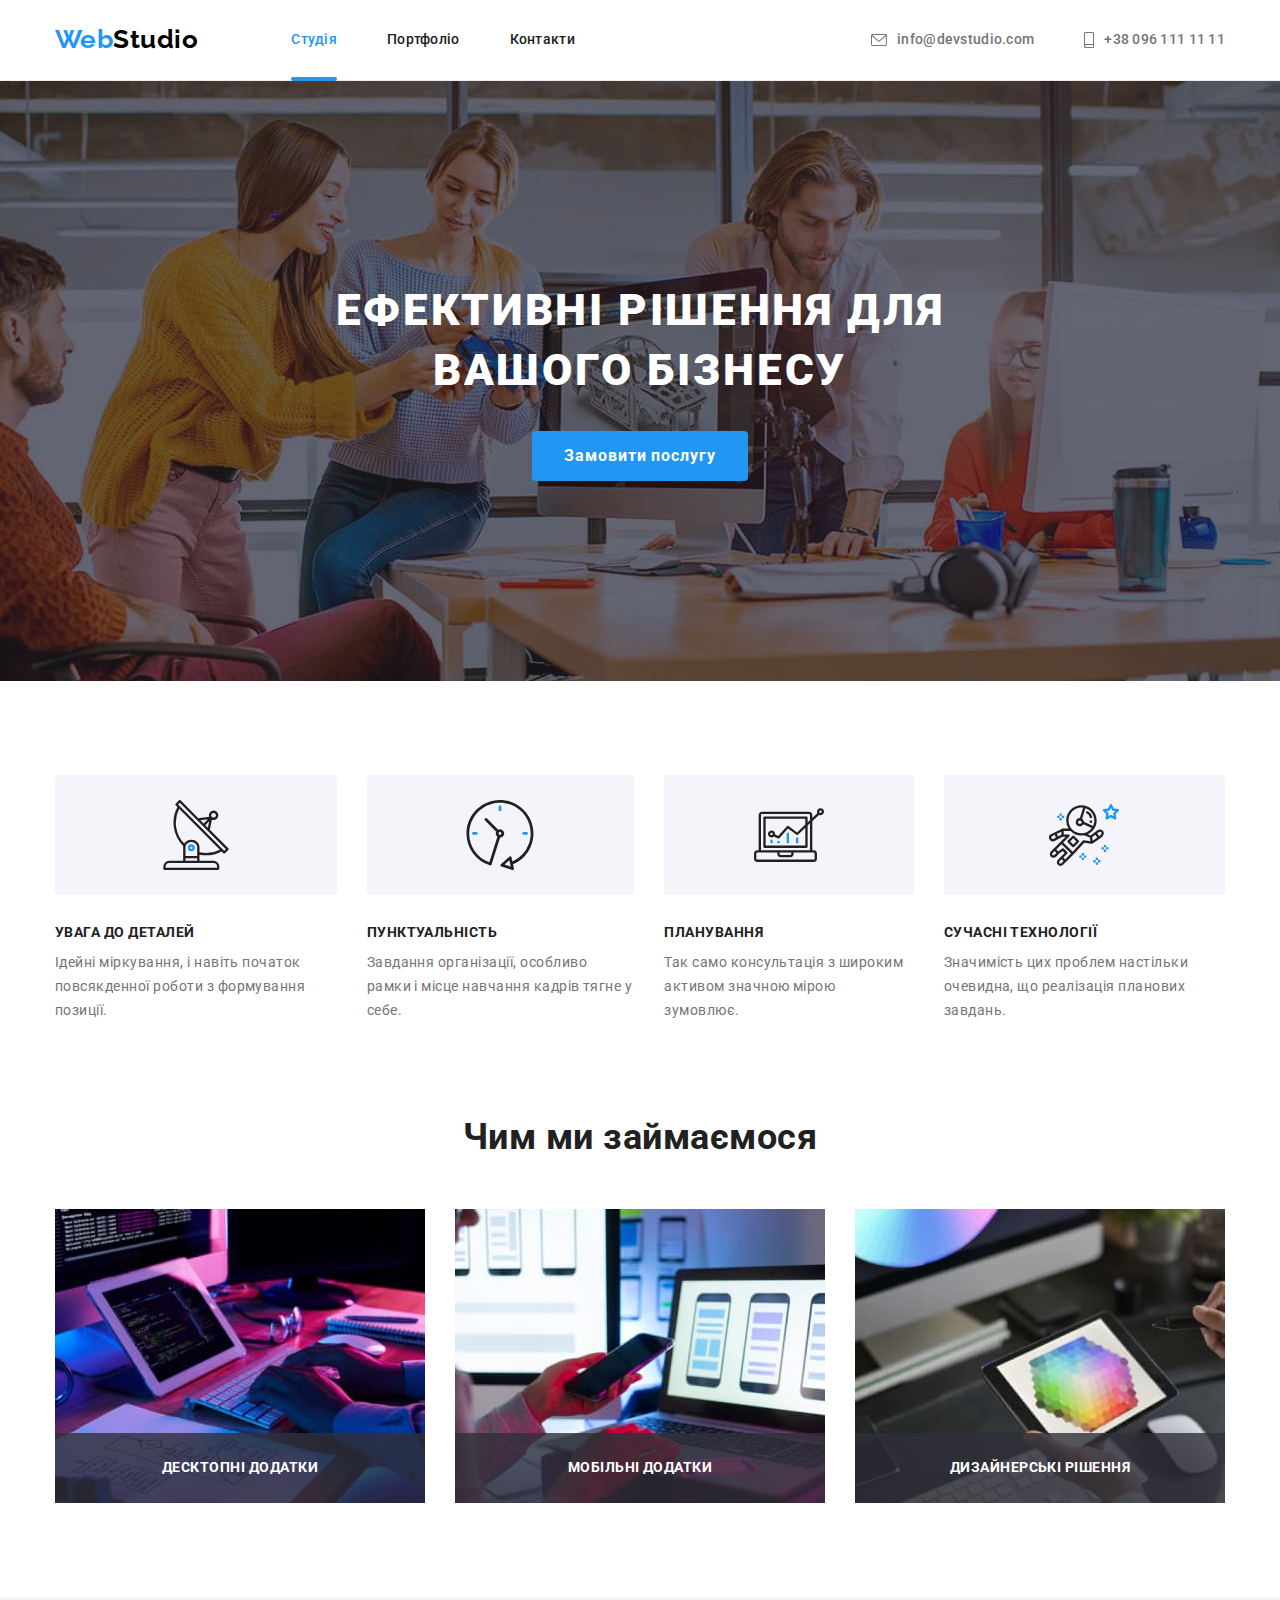
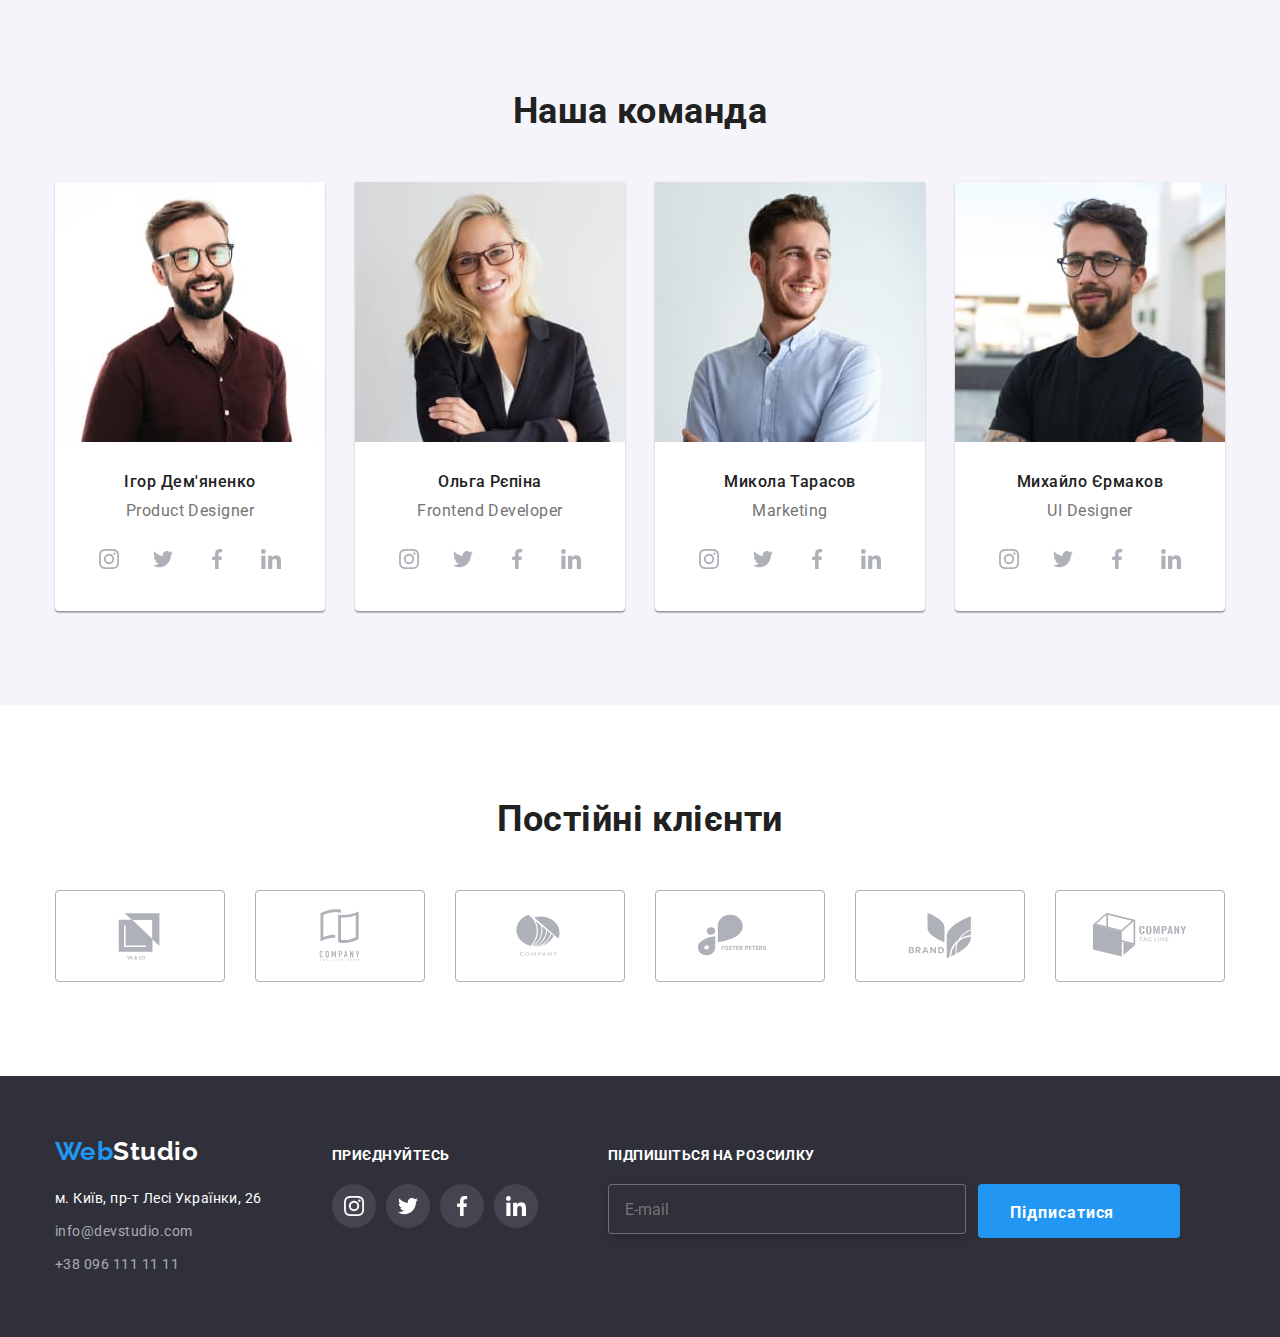
==== commit 0efdf8e6: "внесено зміни" ====
--- a/index.html
+++ b/index.html
@@ -428,15 +428,92 @@
             </li>
           </ul>
         </div>
+        <div>
+          <h2 class="footer-form">Підпишіться на розсилку</h2>
+          <form class="footer-cellar" name="footer-form-contact">
+            <label class="footer-label"
+              ><input
+                class="footer-input"
+                type="email"
+                name="footer-form"
+                placeholder="E-mail"
+            /></label>
+            <button type="submit" class="footer-form-btn hero-button">
+              Підписатися<svg class="form-icon-btn" width="24" height="24">
+                <use href="./imeg/icons.svg#icon-icon-send"></use>
+              </svg></button>
+          </form>
+        </div>
       </div>
     </footer>
     <div class="backdrop is-hidden" data-modal>
-      <div class="modal btn">
+      <div class="modal">
         <button type="button" class="modal-close-button" data-modal-close>
-          <svg class="modal-close-button" width="30" height="30">
+          <svg class="modal-close-icon" width="30" height="30">
             <use href="./imeg/icons.svg#icon-close-button"></use>
           </svg>
         </button>
+        <h2 class="modal-title">Залиште свої дані, ми вам передзвонимо</h2>
+        <form name="contact-form">
+          <label class="form-label" for="person-name">Ім'я</label>
+          <div class="form-control">
+            <input
+              id="person-name"
+              class="form-input"
+              type="text"
+              name="person-name"
+            />
+            <svg class="form-icon" width="18" height="18">
+              <use href="./imeg/icons.svg#icon-person-black-18dp-1"></use>
+            </svg>
+          </div>
+          <label class="form-label" for="person-phone">Телефон</label>
+          <div class="form-control">
+            <input
+              id="person-phone"
+              class="form-input"
+              type="tel"
+              name="person-phone"
+            />
+            <svg class="form-icon" width="18" height="18">
+              <use href="./imeg/icons.svg#icon-phone-black-18dp-1"></use>
+            </svg>
+          </div>
+          <label class="form-label" for="person-mail">Пошта</label>
+          <div class="form-control">
+            <input
+              id="person-mail"
+              class="form-input"
+              type="email"
+              name="person-mail"
+            />
+            <svg class="form-icon" width="18" height="18">
+              <use href="./imeg/icons.svg#icon-email-black-18dp-1"></use>
+            </svg>
+          </div>
+          <label class="form-label" for="person-comment">Коментар</label>
+          <textarea
+            class="form-textarea"
+            id="person-comment"
+            name="person-comment"
+            placeholder="Введіть текст"
+          ></textarea>
+
+          <label for="terms-checkbox" class="checkbox-label"
+            ><input
+              id="terms-checkbox"
+              class="checkbox-input visually-hidden"
+              type="checkbox"
+              name="terms-checkbox"
+            /><span class="form-box"
+              ><svg width="11" height="8">
+                <use href="./imeg/icons.svg#icon-icon-check"></use></svg></span
+            >Погоджуюся з розсилкою та приймаю
+            <a href="#" class="terms-link">Умови договору</a>
+          </label>
+
+          <button type="submit" class="hero-button">Відправити</button>
+        </form>
       </div>
     </div>
     <script src="./js/modal.js"></script>
--- a/css/styles.css
+++ b/css/styles.css
@@ -14,7 +14,8 @@
   --card-shadow: 0px 1px 3px rgba(0, 0, 0, 0.12), 0px 1px 1px rgba(0, 0, 0, 0.14), 0px 2px 1px rgba(0, 0, 0, 0.2);
   --element-portfolio: 0px 1px 1px rgba(0, 0, 0, 0.12), 0px 4px 4px rgba(0, 0, 0, 0.06), 1px 4px 6px rgba(0, 0, 0, 0.16);
 --color-link-web:#AFB1B8;
---cubic: cubic-bezier(0.4, 0, 0.2, 1)
+--cubic: cubic-bezier(0.4, 0, 0.2, 1);
+--color-form: #21212133;
 }
   body{
     background-color: var(--primary-background-color);
@@ -181,7 +182,8 @@
 /* button  hero  */
 
 .hero-button:hover,
-.hero-button:focus{ background-color: var(--secondary-background-color-hero-butto); }
+.hero-button:focus{ background-color: var(--secondary-background-color-hero-butto);
+ }
 
 
 .hero-button{font-family: inherit;
@@ -197,9 +199,9 @@
     border: 0px solid transparent;
     letter-spacing: 0.06em;
     transition: background-color 250ms var(--cubic);
+    
     background-color: var(--button-primary-background-color);
-    color: var(--white-text-color)
-    
+    color: var(--white-text-color);
   }
 
 
@@ -535,11 +537,13 @@
 }
 .card-text{
   position: absolute;
+  display: flex;
+  align-items: center;
   left: 0;
   top: 0;
   width: 100%;
   height: 100%;
-  padding: 63px 24px;
+  padding: 24px;
   font-size: 18px;
 line-height: 1.56;
 color: var(--primary-background-color);
@@ -576,39 +580,182 @@
   left: 0;
   width: 100%;
   height: 100%;
-  /* z-index: 1; */
+  opacity: 1;
+  visibility: visible;
+  pointer-events: all;
   background-color: rgba(0, 0, 0, 0.2);
-  box-shadow: 0px 1px 3px rgba(0, 0, 0, 0.12), 0px 1px 1px rgba(0, 0, 0, 0.14), 0px 2px 1px rgba(0, 0, 0, 0.2);
-border-radius: 4px;
+  
+transition: opacity 250ms var(--cubic),
+visibility 250ms var(--cubic);
 }
 .modal{
   position: absolute;
   top: 50%;
   left: 50%;
   transform: translate(-50%, -50%);
-  width:581px;
-  height:528px;
+  width:528px;
+  height:581px;
   background-color:var(--primary-background-color);
+  box-shadow: 0px 1px 3px rgba(0, 0, 0, 0.12),
+   0px 1px 1px rgba(0, 0, 0, 0.14), 0px 2px 1px rgba(0, 0, 0, 0.2);
+   border-radius: 4px;
   /* margin-right: 0;
   margin-left: 0; */
+  padding: 40px;
 }
 
 .is-hidden{
   opacity: 0;
   pointer-events: none;
-}
-.modal .btn{
+  visibility: hidden;
+  /* transition: opacity 250ms var(--cubic); */
+}
+/* .modal {
   position: fixed;
-}
+  
+} */
 .modal-close-button{
   position: absolute;
-
+  display: flex;
+  justify-content: center;
+  align-items: center;
+  width: 30px;
+  height: 30px;
   top: 8px;
   right: 8px;
   cursor: pointer;
-
   border-radius: 50%;
   background-color: var(--primary-background-color);
   color: var(--logo-color);
   border: 1px solid rgba(0, 0, 0, 0.1);
-}+  
+}
+.modal-close-button:hover{
+fill: var(--accent-text-color);
+}
+
+
+
+
+.modal-title {
+  margin-bottom: 12px;
+
+  font-size: 20px;
+  line-height: 1.15;
+  text-align: center;
+  margin-bottom: 12px;
+}
+/* form */
+
+.form-label{
+  display: block;
+  font-size: 12px;
+line-height: 1.17;
+letter-spacing: 0.01em;
+color: var(--second-text-color);
+margin-top: 10px;
+margin-bottom: 4px;
+}
+
+
+.form-control{
+  position: relative;
+}
+
+.form-input{
+width: 100%;
+padding: 11px 12px 11px 36px;
+border: 1px solid var(--color-form);
+border-radius: 4px;
+outline: none;
+}
+.form-input:focus{
+  border-color: var(--accent-text-color);
+}
+
+.form-input:focus + .form-icon{
+  fill: var(--accent-text-color);
+}
+
+.form-icon{
+position: absolute;
+left: 12px;
+top: 50%;
+transform: translateY(-50%);
+}
+
+.form-textarea{
+width: 100%;
+height: 120px;
+padding: 12px 16px;
+border: 1px solid var(--color-form);
+border-radius: 4px;
+outline: none;
+}
+
+.checkbox-input{
+  appearance: none;
+}
+.checkbox-label{
+  display: flex;
+  justify-content: center;
+  align-items: center;
+  position: relative;
+  
+  font-size: 14px;
+line-height: 1.71;
+text-align: center;
+margin-top: 20px;
+margin-bottom: 30px;
+}
+
+.form-box{
+display: flex;
+justify-content: center;
+align-items: center;
+
+margin-right: 7px;
+border-radius: 4px;
+width: 16px;
+height: 15px;
+}
+
+.checkbox-input:checked + .form-box{
+  border: none;
+  background-color: var(--accent-text-color);
+}
+
+.terms-link{
+  color: var(--accent-text-color);
+}
+
+
+.footer-form{
+  font-weight: 700;
+font-size: 14px;
+line-height: 1.14;
+text-transform: uppercase;
+color: var(--primary-background-color);
+margin-bottom: 20px;
+}
+.footer-cellar{
+  display: flex;
+  gap: 12px;
+}
+.footer-input{
+ width: 358px;
+ height: 50px;
+ padding: 15px 16px;
+ color: color: rgba(255, 255, 255, 0.6);
+ filter: drop-shadow(0px 4px 4px rgba(0, 0, 0, 0.15));
+ border: 1px solid rgba(255, 255, 255, 0.3);
+ border-radius: 4px;
+ background-color: var(--footer-background-color);
+  
+}
+
+.form-icon-btn{
+  margin-left: 10px;
+  fill: var(--primary-background-color);
+}
+
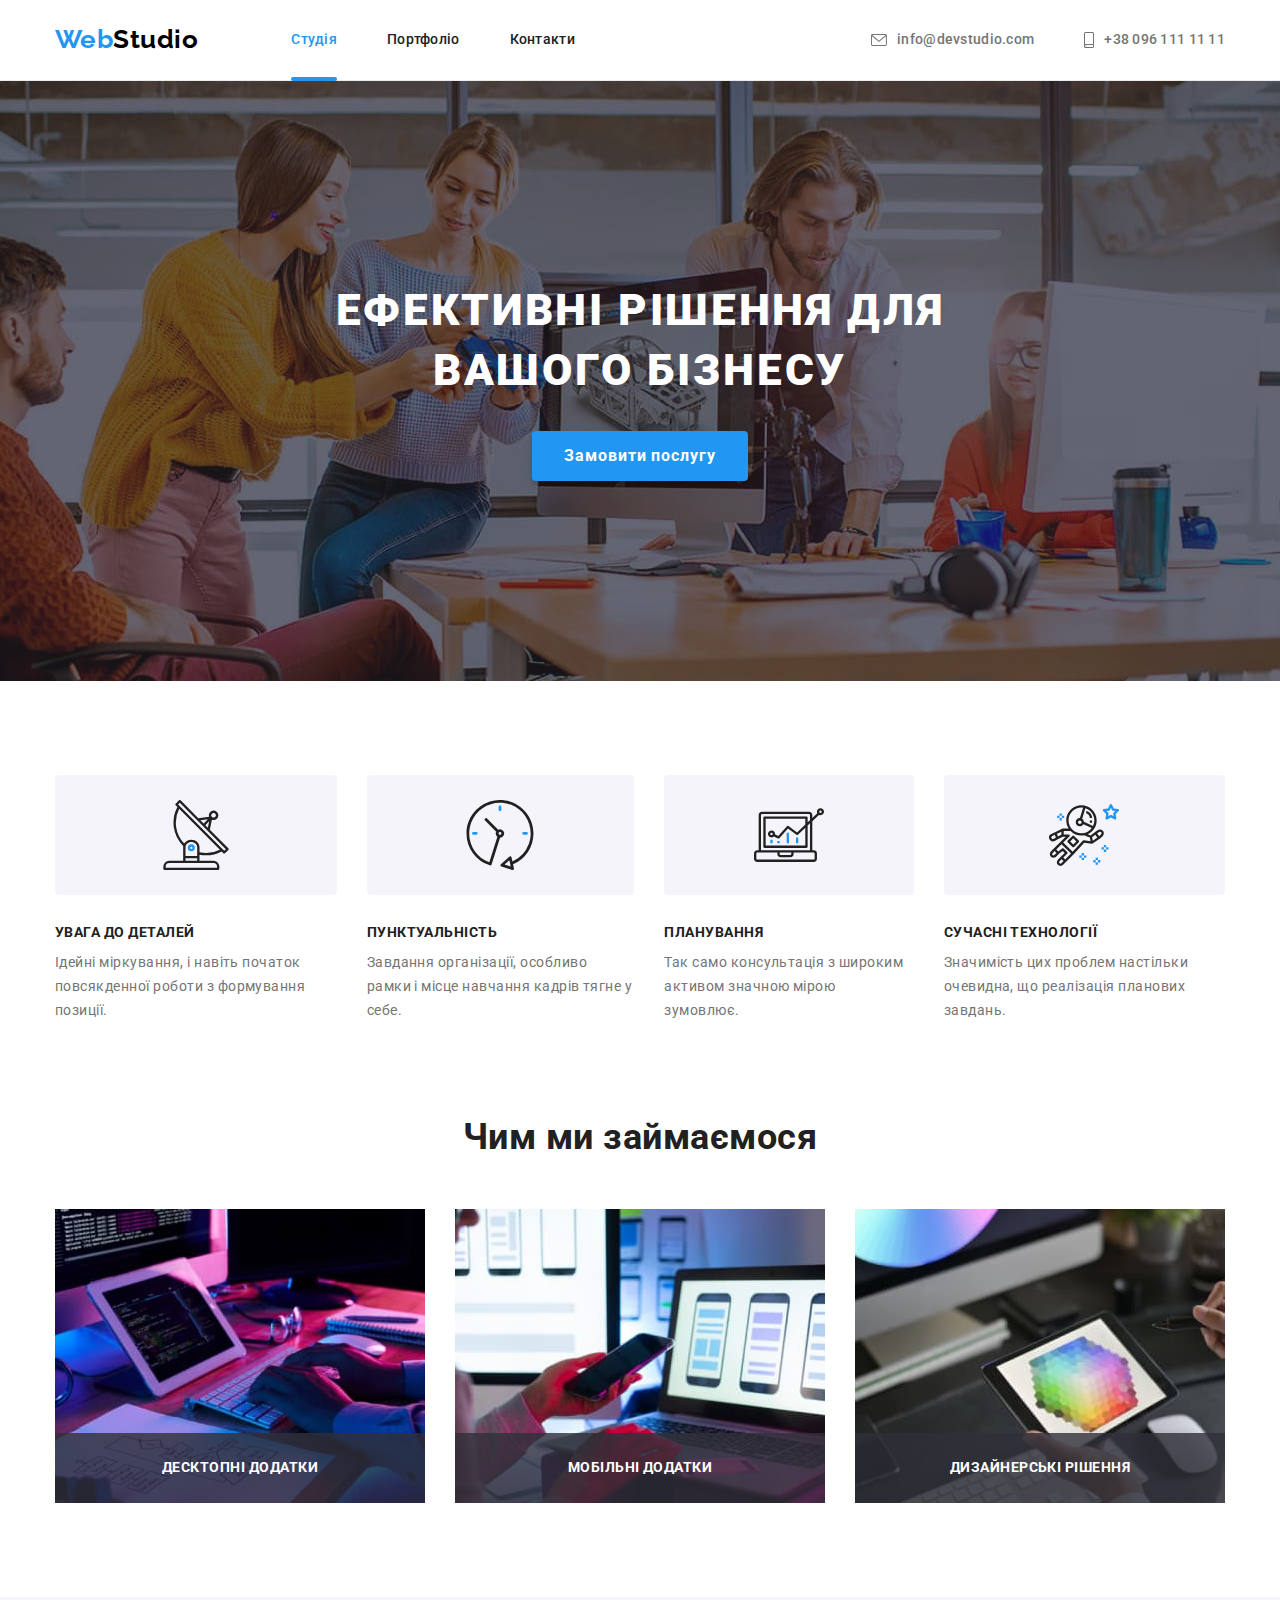
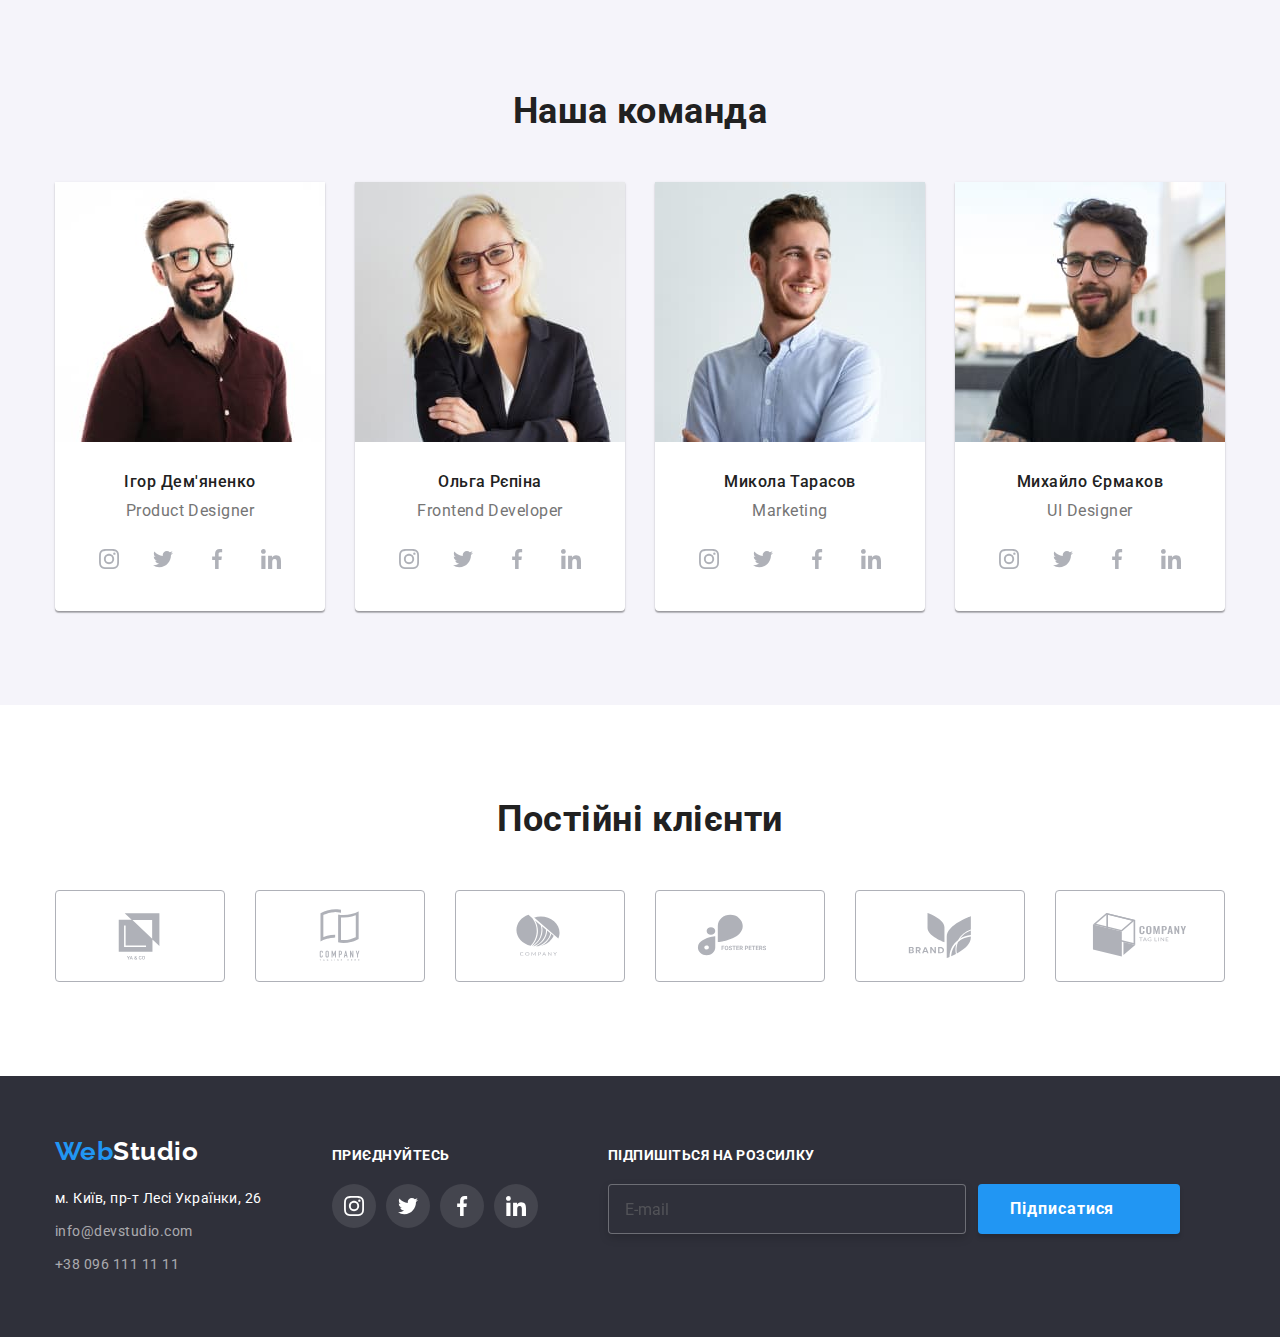
==== commit eb051311: "внесено зміни" ====
--- a/index.html
+++ b/index.html
@@ -441,7 +441,8 @@
             <button type="submit" class="footer-form-btn hero-button">
               Підписатися<svg class="form-icon-btn" width="24" height="24">
                 <use href="./imeg/icons.svg#icon-icon-send"></use>
-              </svg></button>
+              </svg>
+            </button>
           </form>
         </div>
       </div>
@@ -455,49 +456,53 @@
         </button>
         <h2 class="modal-title">Залиште свої дані, ми вам передзвонимо</h2>
         <form name="contact-form">
-          <label class="form-label" for="person-name">Ім'я</label>
-          <div class="form-control">
-            <input
-              id="person-name"
-              class="form-input"
-              type="text"
-              name="person-name"
-            />
-            <svg class="form-icon" width="18" height="18">
-              <use href="./imeg/icons.svg#icon-person-black-18dp-1"></use>
-            </svg>
-          </div>
-          <label class="form-label" for="person-phone">Телефон</label>
-          <div class="form-control">
-            <input
-              id="person-phone"
-              class="form-input"
-              type="tel"
-              name="person-phone"
-            />
-            <svg class="form-icon" width="18" height="18">
-              <use href="./imeg/icons.svg#icon-phone-black-18dp-1"></use>
-            </svg>
-          </div>
-          <label class="form-label" for="person-mail">Пошта</label>
-          <div class="form-control">
-            <input
-              id="person-mail"
-              class="form-input"
-              type="email"
-              name="person-mail"
-            />
-            <svg class="form-icon" width="18" height="18">
-              <use href="./imeg/icons.svg#icon-email-black-18dp-1"></use>
-            </svg>
-          </div>
-          <label class="form-label" for="person-comment">Коментар</label>
-          <textarea
-            class="form-textarea"
-            id="person-comment"
-            name="person-comment"
-            placeholder="Введіть текст"
-          ></textarea>
+          <label class="form-label" for="person-name"
+            >Ім'я<span class="form-control">
+              <input
+                id="person-name"
+                class="form-input"
+                type="text"
+                name="person-name"
+              />
+              <svg class="form-icon" width="18" height="18">
+                <use href="./imeg/icons.svg#icon-person-black-18dp-1"></use>
+              </svg> </span
+          ></label>
+
+          <label class="form-label" for="person-phone"
+            >Телефон<span class="form-control">
+              <input
+                id="person-phone"
+                class="form-input"
+                type="tel"
+                name="person-phone"
+              />
+              <svg class="form-icon" width="18" height="18">
+                <use href="./imeg/icons.svg#icon-phone-black-18dp-1"></use>
+              </svg> </span
+          ></label>
+
+          <label class="form-label" for="person-mail"
+            >Пошта<span class="form-control">
+              <input
+                id="person-mail"
+                class="form-input"
+                type="email"
+                name="person-mail"
+              />
+              <svg class="form-icon" width="18" height="18">
+                <use href="./imeg/icons.svg#icon-email-black-18dp-1"></use>
+              </svg> </span
+          ></label>
+
+          <label class="form-label" for="person-comment"
+            >Коментар<textarea
+              class="form-textarea"
+              id="person-comment"
+              name="person-comment"
+              placeholder="Введіть текст"
+            ></textarea>
+          </label>
 
           <label for="terms-checkbox" class="checkbox-label"
             ><input
@@ -508,8 +513,7 @@
             /><span class="form-box"
               ><svg width="11" height="8">
                 <use href="./imeg/icons.svg#icon-icon-check"></use></svg></span
-            >Погоджуюся з розсилкою та приймаю
-            <a href="#" class="terms-link">Умови договору</a>
+            >Погоджуюся з розсилкою та приймаю<a href="#" class="terms-link"> Умови договору</a>
           </label>
 
           <button type="submit" class="hero-button">Відправити</button>
--- a/css/styles.css
+++ b/css/styles.css
@@ -186,15 +186,18 @@
  }
 
 
-.hero-button{font-family: inherit;
+.hero-button{display: flex;
+  align-items: center;
+  justify-content: center;
+   font-family: inherit;
     font-weight: 700;
     font-size: 16px;
     line-height: 1.88;
+    height: 50px;
     cursor: pointer;
     padding: 10px 32px;
     margin-left: auto;
     margin-right: auto;
-    display: block;
     border-radius: 4px;
     border: 0px solid transparent;
     letter-spacing: 0.06em;
@@ -202,6 +205,7 @@
     
     background-color: var(--button-primary-background-color);
     color: var(--white-text-color);
+    box-shadow: 0px 4px 4px rgba(0, 0, 0, 0.15);
   }
 
 
@@ -594,7 +598,7 @@
   left: 50%;
   transform: translate(-50%, -50%);
   width:528px;
-  height:581px;
+  /* height:581px; */
   background-color:var(--primary-background-color);
   box-shadow: 0px 1px 3px rgba(0, 0, 0, 0.12),
    0px 1px 1px rgba(0, 0, 0, 0.14), 0px 2px 1px rgba(0, 0, 0, 0.2);
@@ -632,6 +636,7 @@
 }
 .modal-close-button:hover{
 fill: var(--accent-text-color);
+transition: fill 250ms var(--cubic);
 }
 
 
@@ -653,21 +658,29 @@
 line-height: 1.17;
 letter-spacing: 0.01em;
 color: var(--second-text-color);
-margin-top: 10px;
-margin-bottom: 4px;
+/* margin-top: 10px; */
+margin-bottom: 10px;
 }
 
 
 .form-control{
   position: relative;
+  display: block;
+  /* margin-top: 4px; */
 }
 
 .form-input{
 width: 100%;
-padding: 11px 12px 11px 36px;
+height: 40px;
+padding: 12px 16px 12px 42px;
+font-size: 12px;
+line-height: 1.16;
+letter-spacing: 0.01em;
 border: 1px solid var(--color-form);
 border-radius: 4px;
 outline: none;
+margin-top: 4px;
+transition: border-color 250ms var(--cubic)
 }
 .form-input:focus{
   border-color: var(--accent-text-color);
@@ -675,6 +688,10 @@
 
 .form-input:focus + .form-icon{
   fill: var(--accent-text-color);
+}
+
+.form-textarea:focus{
+border-color: var(--accent-text-color);
 }
 
 .form-icon{
@@ -682,16 +699,27 @@
 left: 12px;
 top: 50%;
 transform: translateY(-50%);
+transition: fill 250ms var(--cubic);
+pointer-events: none;
 }
 
 .form-textarea{
+  display: block;
 width: 100%;
 height: 120px;
 padding: 12px 16px;
 border: 1px solid var(--color-form);
 border-radius: 4px;
 outline: none;
-}
+font-size: 12px;
+line-height: 1.16;
+letter-spacing: 0.01em;
+resize: vertical;
+margin-top: 4px;
+
+}
+::placeholder {
+  color: rgba(117, 117, 117, 0.5);}
 
 .checkbox-input{
   appearance: none;
@@ -713,7 +741,7 @@
 display: flex;
 justify-content: center;
 align-items: center;
-
+border: 2px solid var(--primaty-text-color);
 margin-right: 7px;
 border-radius: 4px;
 width: 16px;
